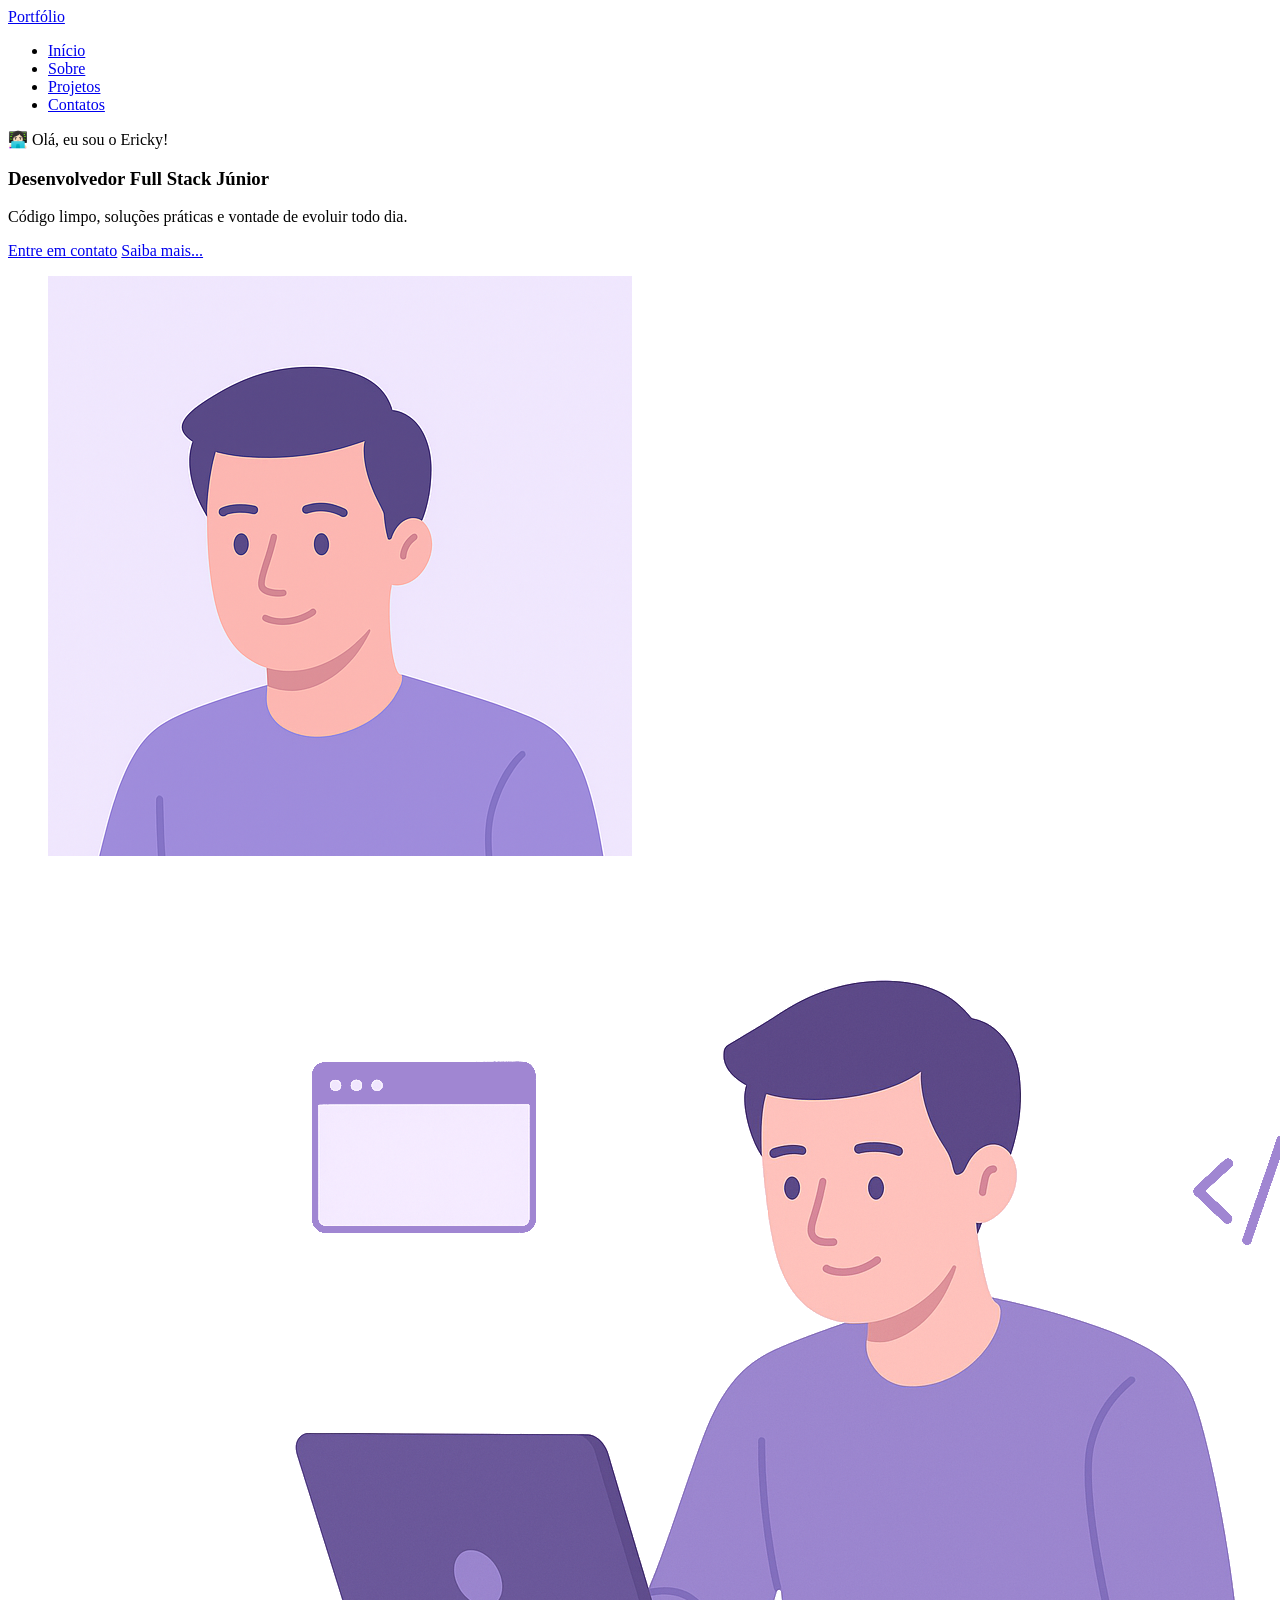
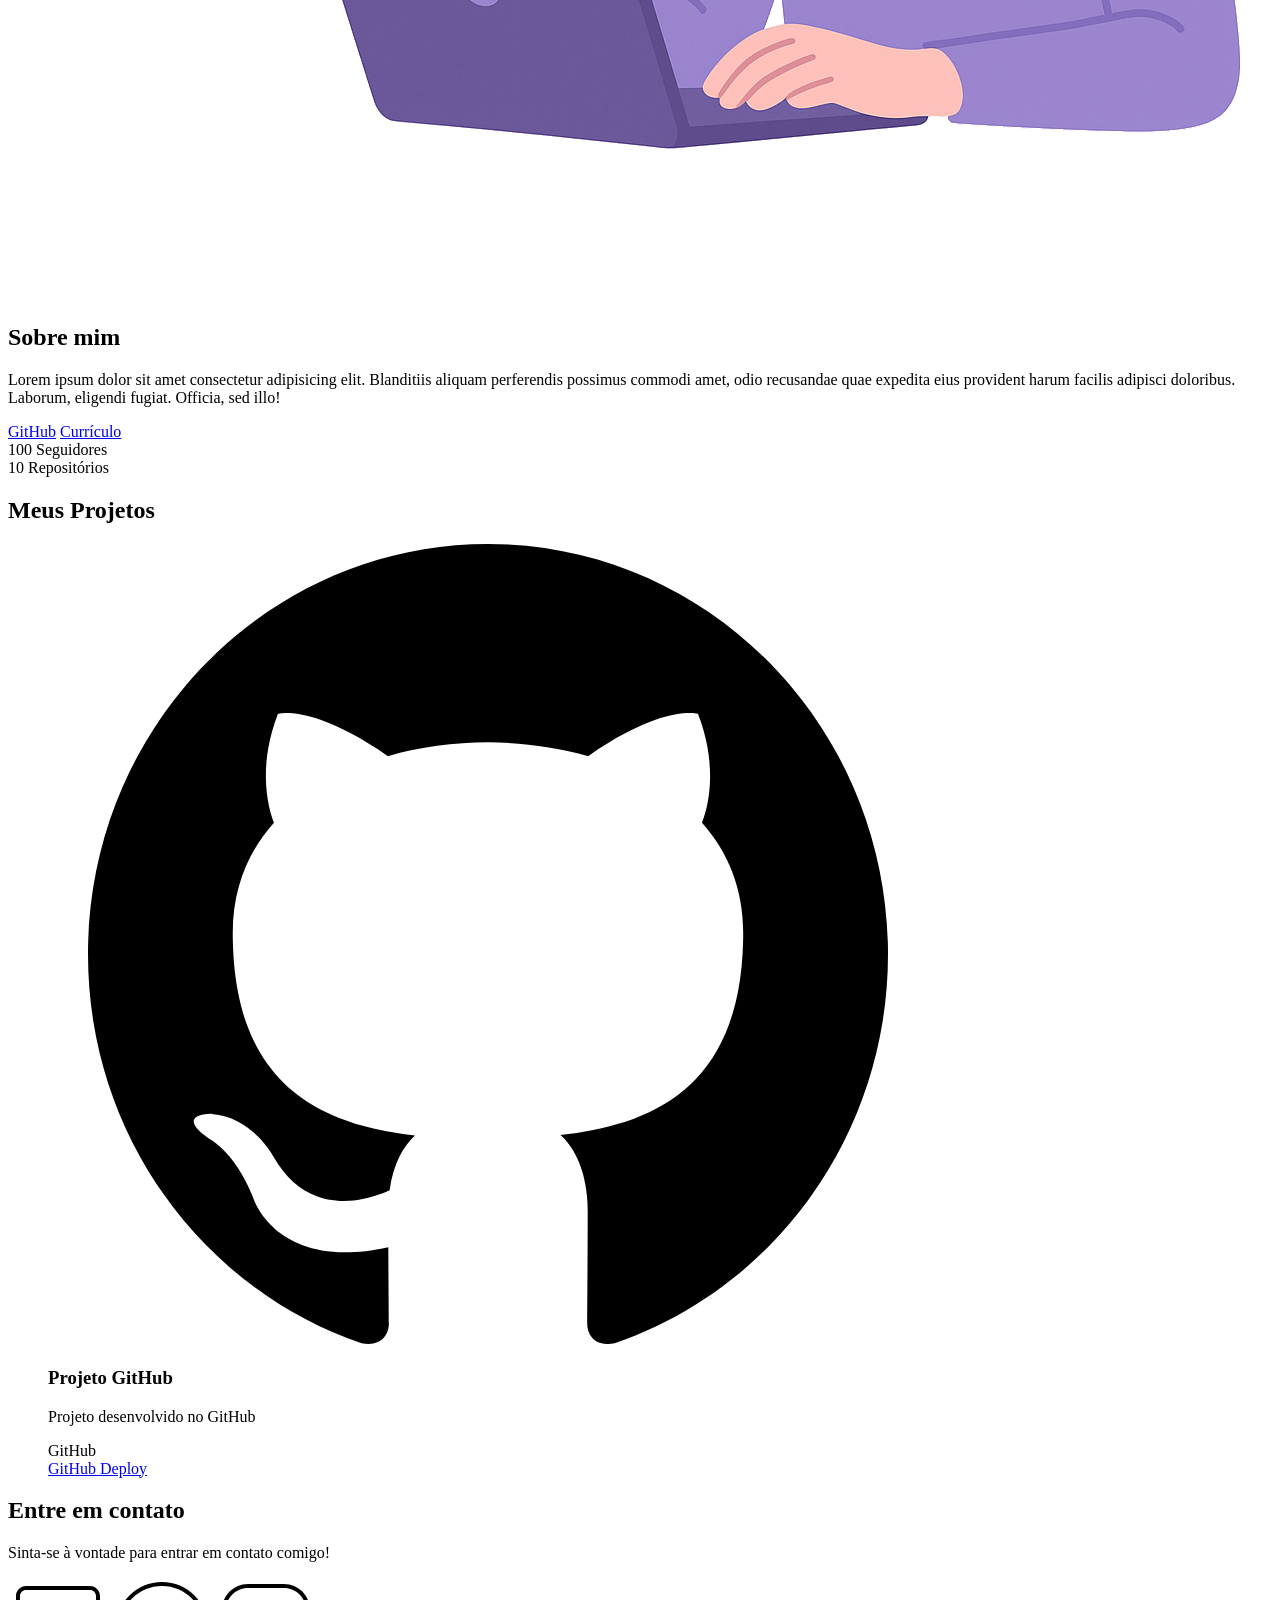
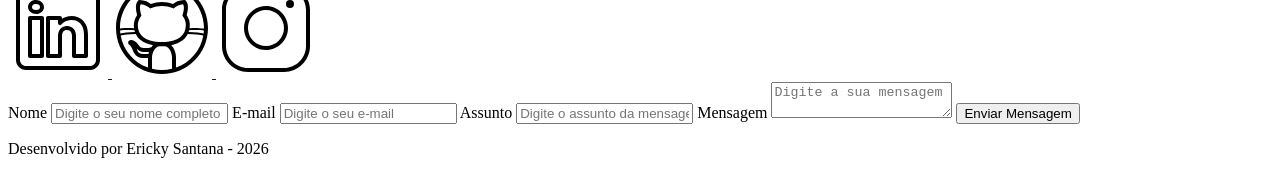
==== index.html @ 8ee90cac "✨ Add initial HTML structure for portfolio and success pages" ====
<!DOCTYPE html>
<html lang="pt-br">

<head>
    <meta charset="UTF-8">
    <meta name="viewport" content="width=device-width, initial-scale=1.0">
    <meta name="author" content="Ericky Santana">
    <meta name="description" content="Portfólio da Ericky Santana,
                    desenvolvedor Full Stack Júnior com foco em TypeScript, Node.js e AWS.
                    Conheça meus projetos e entre em contato.">
    <meta name="robots" content="index, follow">
    <link rel="icon" type="image/svg+xml" href="./assets/img/favicon.svg">
    <title>Portfólio do Ericky</title>
</head>

<body>

    <!-- Cabeçalho da página -->
    <header>

        <!-- Título do Cabeçalho -->
        <a href="index.html" id="titulo">Portfólio</a>

        <!-- Menu de Navegação -->
        <nav>
            <ul class="menu-list">
                <li><a href="#hero">Início</a></li>
                <li><a href="#about">Sobre</a></li>
                <li><a href="#projects">Projetos</a></li>
                <li><a href="#contact">Contatos</a></li>
            </ul>
        </nav>
    </header>

    <!-- Seção Principal da página -->
    <main>
        <!-- Seção Hero -->
        <section id="hero" class="section-container hero-container">

            <!-- Boas Vindas -->
            <article class="hero-content">
                <span>👩🏻‍💻 Olá, eu sou o Ericky!</span>
                <h1>Desenvolvedor Full Stack Júnior</h1>
                <p>Código limpo, soluções práticas e vontade de evoluir todo dia.</p>

                <div class="buttons-container">
                    <a href="#contact" class="botao">Entre em contato</a>
                    <a href="#about" class="botao-outline">Saiba mais...</a>
                </div>
            </article>

            <!-- Imagem da Seção Hero -->
            <figure class="hero-image">
                <img src="./assets/img/avatar_dev_man.svg" alt="Foto do autor do site" class="float-animation">
            </figure>
        </section>

        <!-- Seção About -->
        <section id="about" class="section-container about-container">

            <!-- Imagem da Seção About -->
            <figure class="about-image">
                <img src="./assets/img/foto_dev_man.svg" alt="Foto do perfil do autor do site">
            </figure>

            <!-- Conteúdo da Seção About -->
            <article class="about-content">
                <h2>Sobre mim</h2>
                <p>Lorem ipsum dolor sit amet consectetur adipisicing elit.
                    Blanditiis aliquam perferendis possimus commodi amet,
                    odio recusandae quae expedita eius provident harum facilis
                    adipisci doloribus. Laborum, eligendi fugiat.
                    Officia, sed illo!</p>

                <!-- Links (GitHub + Currículo) e Dados do GitHub -->
                <div class="about-buttons-data">
                    <!-- Links -->
                    <div class="buttons-container">
                        <a href="#" target="_blank" class="botao">GitHub</a>
                        <a href="#" target="_blank" class="botao-outline">Currículo</a>
                    </div>

                    <!-- Dados -->
                    <div class="data-container">
                        <!-- Seguidores -->
                        <div class="data-item">
                            <span class="data-number">100</span>
                            <span class="data-label">Seguidores</span>
                        </div>
                        <!-- Repositórios Públicos -->
                        <div class="data-item">
                            <span class="data-number">10</span>
                            <span class="data-label">Repositórios</span>
                        </div>
                    </div>

                </div>
            </article>
        </section>

        <!-- Seção Projects -->
        <section id="projects" class="section-container projects-container">
            <h2>Meus Projetos</h2>

            <!-- Swiper Container -->
            <div class="swiper projects-swiper">
                <div class="swiper-wrapper">
                    <figure class="swiper-slide">
                        <article class="project-card">

                            <!-- Ícone da Tecnologia padrão do projeto -->
                            <figure class="project-image">
                                <img src="./assets/icons/languages/github.svg" alt="Ícone do GitHub">
                            </figure>

                            <!-- Conteúdo do Projeto -->
                            <div class="project-content">
                                <h3>Projeto GitHub</h3>
                                <p>Projeto desenvolvido no GitHub</p>

                                <!-- Tags do Projeto -->
                                <div class="project-tags">
                                    <span class="tag">GitHub</span>
                                </div>

                                <!-- Links do Projeto -->

                                <div class="project-buttons">
                                    <a href="#" target="_blank" class="botao botao-sm">
                                        GitHub
                                    </a>
                                    <a href="#" target="_blank" class="botao-outline botao-sm">
                                        Deploy
                                    </a>
                                </div>

                            </div>

                        </article>
                    </figure>
                </div>
                <!-- Botões de Navegação -->
                <div class="swiper-button-next"></div>
                <div class="swiper-button-prev"></div>

                <!-- Paginação -->
                <div class="swiper-pagination"></div>

            </div>
        </section>

        <!-- Seção Contact -->
        <section id="contact" class="section-container contact-container">

            <!-- Redes Sociais -->
            <article class="contact-info">
                <h2>Entre em contato</h2>
                <p>Sinta-se à vontade para entrar em contato comigo!</p>

                <!-- Links para as Redes Sociais -->
                <div class="social-container">
                    <a href="https://www.linkedin.com/in/erickystn/" target="_blank" class="social-icon" aria-label="LinkedIn">
                        <img src="./assets/icons/social/linkedin.svg" alt="Link para o LinkedIn">
                    </a>

                    <a href="https://github.com/erickystn/" target="_blank" class="social-icon" aria-label="GitHub">
                        <img src="./assets/icons/social/github.svg" alt="Link para o GitHub">
                    </a>

                    <a href="https://www.instagram.com/erickysantana/" target="_blank" class="social-icon" aria-label="Instagram">
                        <img src="./assets/icons/social/instagram.svg" alt="Link para o Instagram">
                    </a>

                </div>
            </article>

            <!-- Formulário de Contato -->
            <form id="formulario">
                <label for="nome">Nome</label>
                <input id="nome" name="nome" type="text" placeholder="Digite o seu nome completo">
                <span id="erro-nome"></span>

                <label for="email">E-mail</label>
                <input id="email" name="email" type="email" placeholder="Digite o seu e-mail">
                <span id="erro-email"></span>

                <label for="assunto">Assunto</label>
                <input id="assunto" name="assunto" type="text" placeholder="Digite o assunto da mensagem">
                <span id="erro-assunto"></span>

                <label for="mensagem">Mensagem</label>
                <textarea id="mensagem" name="mensagem" placeholder="Digite a sua mensagem"></textarea>
                <span id="erro-mensagem"></span>

                <button class="botao" type="submit">Enviar Mensagem</button>

            </form>

        </section>


    </main>

    <!-- Rodapé da página -->
    <footer>
        <p>Desenvolvido por Ericky Santana - 2026</p>
    </footer>
</body>

</html>
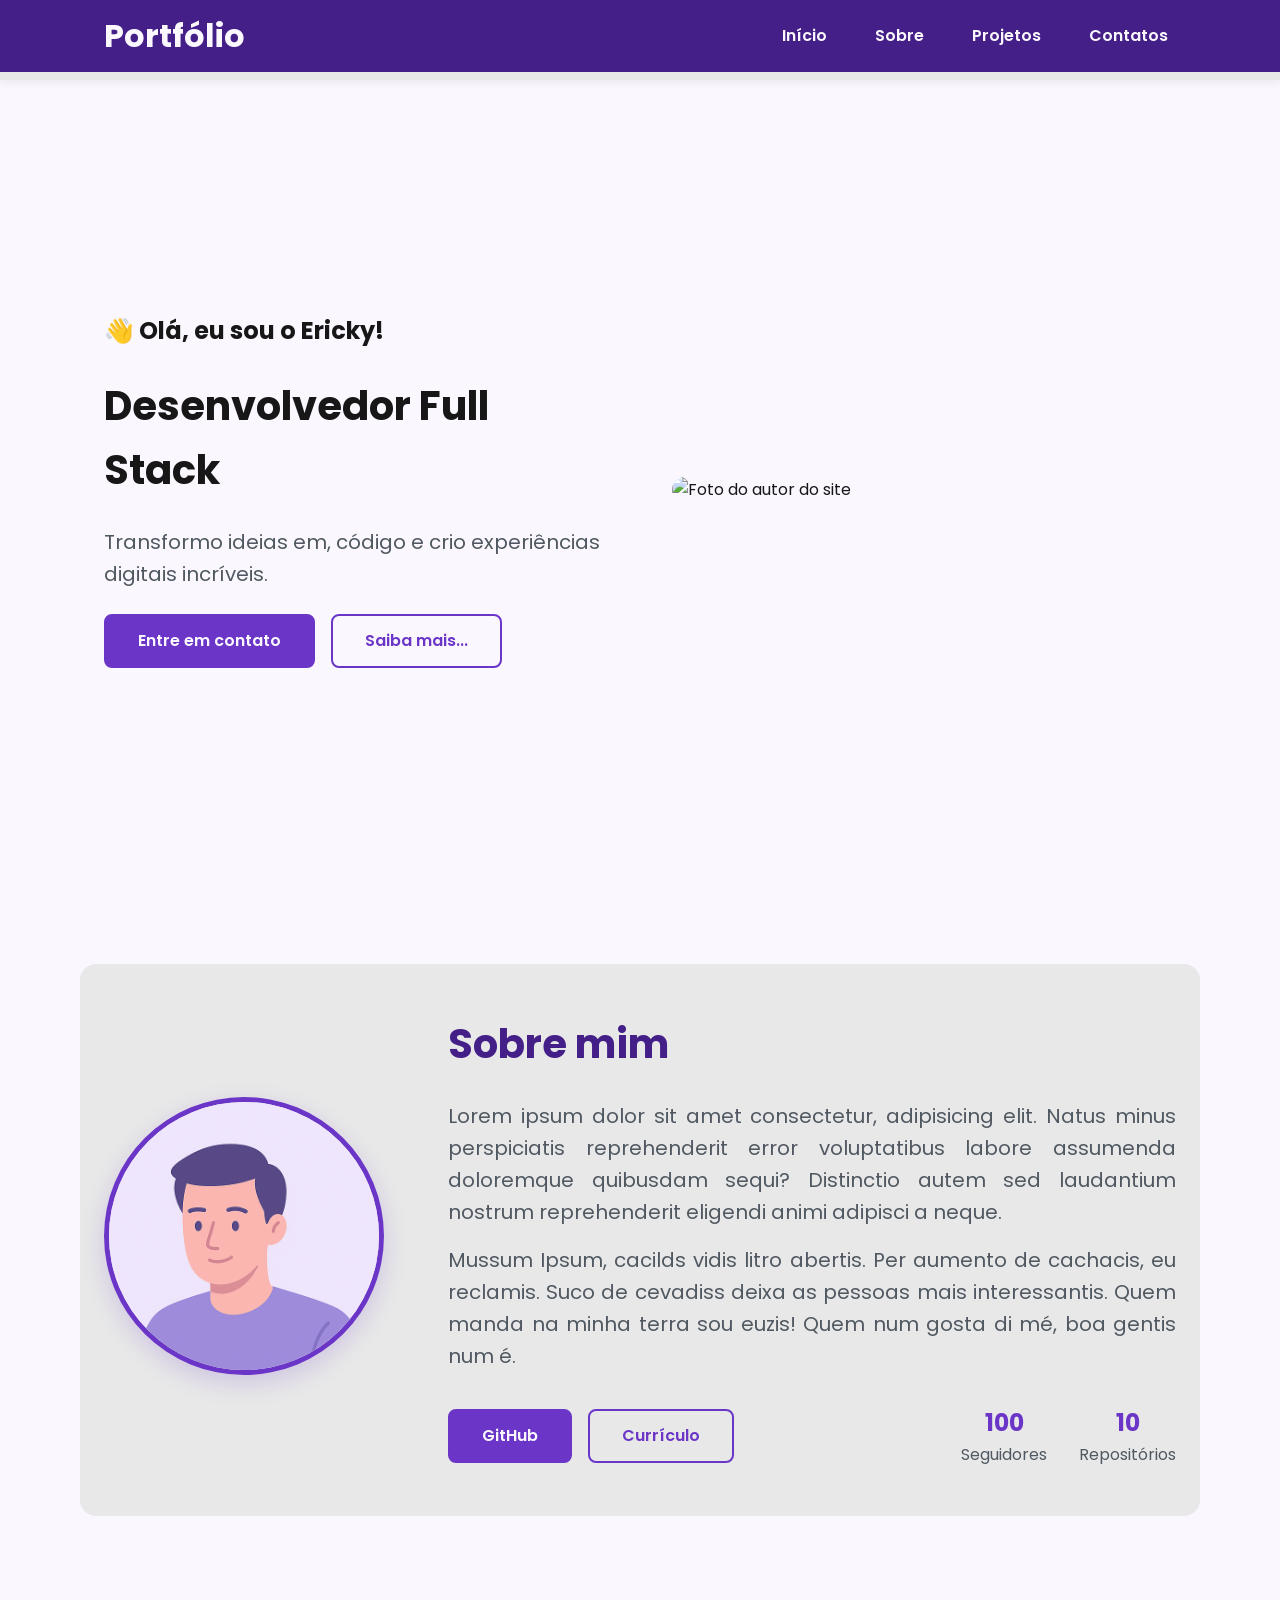
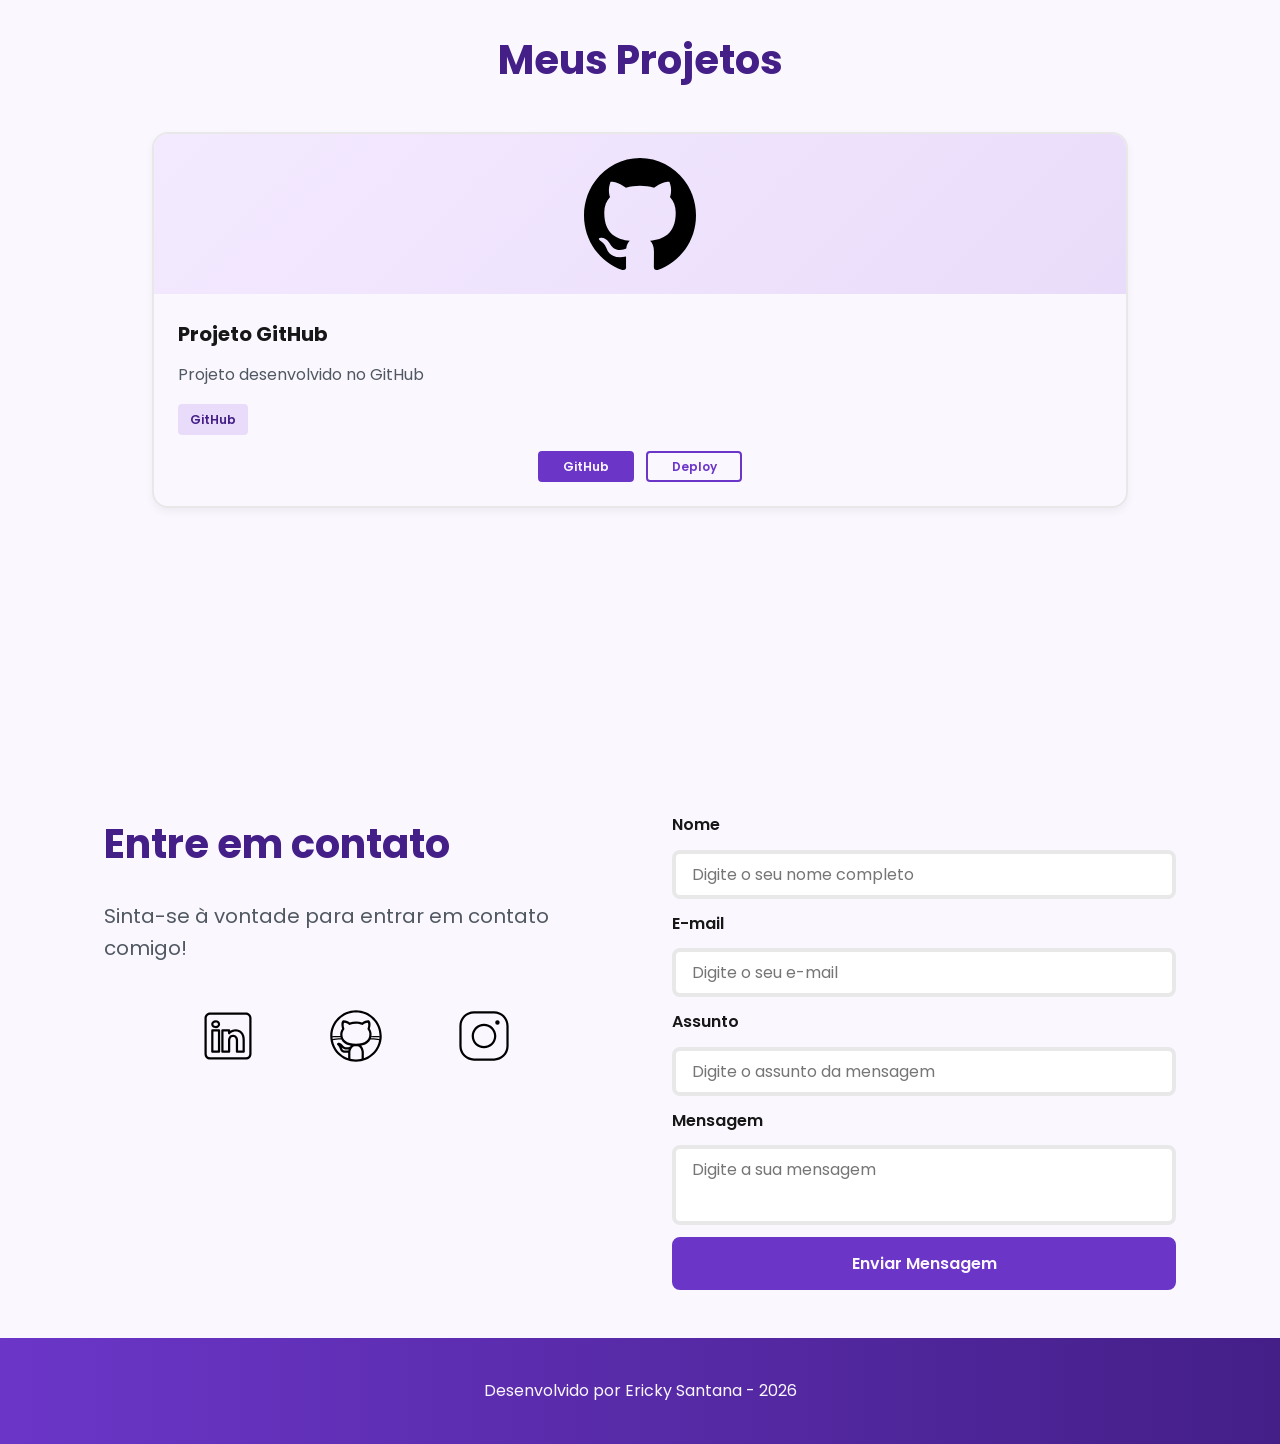
==== commit 2e99dc51: "Add new assets and update HTML structure for portfolio site - Added new images for documentation and" ====
--- a/index.html
+++ b/index.html
@@ -1,210 +1,260 @@
 <!DOCTYPE html>
 <html lang="pt-br">
-
 <head>
-    <meta charset="UTF-8">
-    <meta name="viewport" content="width=device-width, initial-scale=1.0">
-    <meta name="author" content="Ericky Santana">
+
+  <!-- Fontes do Google -->
+  <link rel="preconnect" href="https://fonts.googleapis.com">
+  <link rel="preconnect" href="https://fonts.gstatic.com" crossorigin>
+
+  <!-- Fonte do Google - Poppins -->
+  <link href="https://fonts.googleapis.com/css2?family=Poppins&display=swap" rel="stylesheet">
+
+  <meta charset="UTF-8">
+  <meta name="viewport" content="width=device-width, initial-scale=1.0">
+  <meta name="author" content="Ericky Santana">
     <meta name="description" content="Portfólio da Ericky Santana,
                     desenvolvedor Full Stack Júnior com foco em TypeScript, Node.js e AWS.
                     Conheça meus projetos e entre em contato.">
     <meta name="robots" content="index, follow">
-    <link rel="icon" type="image/svg+xml" href="./assets/img/favicon.svg">
-    <title>Portfólio do Ericky</title>
+  <link rel="icon" type="image/svg+xml" href="./assets/img/favicon.svg">
+
+  <!-- CSS principal da página -->
+  <link rel="stylesheet" href="./assets/css/style.css">
+
+     <title>Portfólio do Ericky</title>
 </head>
-
 <body>
 
-    <!-- Cabeçalho da página -->
-    <header>
-
-        <!-- Título do Cabeçalho -->
-        <a href="index.html" id="titulo">Portfólio</a>
-
-        <!-- Menu de Navegação -->
-        <nav>
-            <ul class="menu-list">
-                <li><a href="#hero">Início</a></li>
-                <li><a href="#about">Sobre</a></li>
-                <li><a href="#projects">Projetos</a></li>
-                <li><a href="#contact">Contatos</a></li>
-            </ul>
-        </nav>
-    </header>
-
-    <!-- Seção Principal da página -->
-    <main>
-        <!-- Seção Hero -->
-        <section id="hero" class="section-container hero-container">
-
-            <!-- Boas Vindas -->
-            <article class="hero-content">
-                <span>👩🏻‍💻 Olá, eu sou o Ericky!</span>
-                <h1>Desenvolvedor Full Stack Júnior</h1>
-                <p>Código limpo, soluções práticas e vontade de evoluir todo dia.</p>
-
-                <div class="buttons-container">
-                    <a href="#contact" class="botao">Entre em contato</a>
-                    <a href="#about" class="botao-outline">Saiba mais...</a>
+  <!-- Cabeçalho da página -->
+  <header>
+    
+    <div class="menu-content">
+    
+      <!-- Título do Cabeçalho -->
+      <a href="index.html" id="titulo">Portfólio</a>
+
+      <!-- Menu de Navegação -->
+      <nav>
+        <ul class="menu-list">
+          <li><a href="#hero">Início</a></li>
+          <li><a href="#about">Sobre</a></li>
+          <li><a href="#projects">Projetos</a></li>
+          <li><a href="#contact">Contatos</a></li>
+        </ul>
+      </nav>
+
+    </div>
+
+  </header>
+
+  <!-- Seção Principal da página -->
+  <main>
+
+    <!-- Seção Hero -->
+    <section id="hero" class="section-container hero-container">
+      
+      <!-- Boas Vindas -->
+      <article class="hero-content">
+        <span>👋 Olá, eu sou o Ericky!</span>
+        <h1>Desenvolvedor Full Stack</h1>
+        <p>Transformo ideias em, 
+           código e crio experiências digitais incríveis.</p>
+
+        <div class="buttons-container">
+          <a href="#contact" class="botao">Entre em contato</a>
+          <a href="#about" class="botao-outline">Saiba mais...</a>
+        </div>
+      </article>
+
+      <!-- Imagem da Seção Hero -->
+      <figure class="hero-image">
+        <img src="./assets/img/eu.png"
+             alt="Foto do autor do site"
+             class="float-animation"
+        >
+      </figure>
+    </section>
+    
+    <!-- Seção About -->
+    <section id="about" class="section-container about-container">
+
+      <!-- Imagem da Seção About -->
+      <figure class="about-image">
+        <img src="./assets/img/avatar_dev_man.svg"
+             alt="Foto do perfil do autor"
+        >
+      </figure>
+
+      <!-- Conteúdo da Seção About -->
+      <article class="about-content">
+
+        <h2>Sobre mim</h2>
+        <p>Lorem ipsum dolor sit amet consectetur, 
+          adipisicing elit. Natus minus perspiciatis 
+          reprehenderit error voluptatibus labore 
+          assumenda doloremque quibusdam sequi? 
+          Distinctio autem sed laudantium nostrum 
+          reprehenderit eligendi animi adipisci 
+          a neque.</p>
+        <p>Mussum Ipsum, cacilds vidis litro abertis. 
+          Per aumento de cachacis, eu reclamis. 
+          Suco de cevadiss deixa as pessoas mais interessantis. 
+          Quem manda na minha terra sou euzis! 
+          Quem num gosta di mé, boa gentis num é.</p>
+
+        <!-- Links (GitHub + Curriculo) e Dados do GitHub -->
+        <div class="about-buttons-data">
+
+          <!-- Links -->
+          <div class="buttons-container">
+            <a href="#" target="_blank" class="botao">GitHub</a>
+            <a href="#" target="_blank" class="botao-outline">Currículo</a>
+          </div>
+
+          <!-- Dados - GitHub -->
+          <div class="data-container">
+
+            <!-- Nº de Seguidores -->
+            <div class="data-item">
+              <span class="data-number">100</span>
+              <span class="data-label">Seguidores</span>
+            </div>
+
+            <!-- Nº de Repositórios Públicos -->
+            <div class="data-item">
+              <span class="data-number">10</span>
+              <span class="data-label">Repositórios</span>
+            </div>
+
+          </div>
+
+        </div>
+      </article>
+      
+    </section>
+    
+    <!-- Seção Projects -->
+    <section id="projects" class="section-container projects-container">
+
+      <h2>Meus Projetos</h2>
+
+      <!-- Swiper Container -->
+      <div class="swiper projects-swiper">
+        <div class="swiper-wrapper">
+
+          <div class="swiper-slide">
+
+            <article class="project-card">
+
+              <!-- Ícone da Tecnologia padrão do projeto -->
+              <figure class="project-image">
+                <img src="./assets/icons/languages/github.svg"
+                     alt="Ícone do GitHub"
+                >
+              </figure>
+
+              <!-- Conteúdo do Projeto -->
+              <div class="project-content">
+
+                <h3>Projeto GitHub</h3>
+                <p>Projeto desenvolvido no GitHub</p>
+
+                <!-- Tags do Projeto -->
+                <div class="project-tags">
+                  <span class="tag">GitHub</span>
                 </div>
+
+                <!-- Links do Projeto -->
+                <div class="project-buttons">
+                  <a href="#" target="_blank" class="botao botao-sm">
+                    GitHub
+                  </a>
+                  <a href="#" target="_blank" class="botao-outline botao-sm">
+                    Deploy
+                  </a>
+                </div>
+
+              </div>
+
             </article>
 
-            <!-- Imagem da Seção Hero -->
-            <figure class="hero-image">
-                <img src="./assets/img/avatar_dev_man.svg" alt="Foto do autor do site" class="float-animation">
-            </figure>
-        </section>
-
-        <!-- Seção About -->
-        <section id="about" class="section-container about-container">
-
-            <!-- Imagem da Seção About -->
-            <figure class="about-image">
-                <img src="./assets/img/foto_dev_man.svg" alt="Foto do perfil do autor do site">
-            </figure>
-
-            <!-- Conteúdo da Seção About -->
-            <article class="about-content">
-                <h2>Sobre mim</h2>
-                <p>Lorem ipsum dolor sit amet consectetur adipisicing elit.
-                    Blanditiis aliquam perferendis possimus commodi amet,
-                    odio recusandae quae expedita eius provident harum facilis
-                    adipisci doloribus. Laborum, eligendi fugiat.
-                    Officia, sed illo!</p>
-
-                <!-- Links (GitHub + Currículo) e Dados do GitHub -->
-                <div class="about-buttons-data">
-                    <!-- Links -->
-                    <div class="buttons-container">
-                        <a href="#" target="_blank" class="botao">GitHub</a>
-                        <a href="#" target="_blank" class="botao-outline">Currículo</a>
-                    </div>
-
-                    <!-- Dados -->
-                    <div class="data-container">
-                        <!-- Seguidores -->
-                        <div class="data-item">
-                            <span class="data-number">100</span>
-                            <span class="data-label">Seguidores</span>
-                        </div>
-                        <!-- Repositórios Públicos -->
-                        <div class="data-item">
-                            <span class="data-number">10</span>
-                            <span class="data-label">Repositórios</span>
-                        </div>
-                    </div>
-
-                </div>
-            </article>
-        </section>
-
-        <!-- Seção Projects -->
-        <section id="projects" class="section-container projects-container">
-            <h2>Meus Projetos</h2>
-
-            <!-- Swiper Container -->
-            <div class="swiper projects-swiper">
-                <div class="swiper-wrapper">
-                    <figure class="swiper-slide">
-                        <article class="project-card">
-
-                            <!-- Ícone da Tecnologia padrão do projeto -->
-                            <figure class="project-image">
-                                <img src="./assets/icons/languages/github.svg" alt="Ícone do GitHub">
-                            </figure>
-
-                            <!-- Conteúdo do Projeto -->
-                            <div class="project-content">
-                                <h3>Projeto GitHub</h3>
-                                <p>Projeto desenvolvido no GitHub</p>
-
-                                <!-- Tags do Projeto -->
-                                <div class="project-tags">
-                                    <span class="tag">GitHub</span>
-                                </div>
-
-                                <!-- Links do Projeto -->
-
-                                <div class="project-buttons">
-                                    <a href="#" target="_blank" class="botao botao-sm">
-                                        GitHub
-                                    </a>
-                                    <a href="#" target="_blank" class="botao-outline botao-sm">
-                                        Deploy
-                                    </a>
-                                </div>
-
-                            </div>
-
-                        </article>
-                    </figure>
-                </div>
-                <!-- Botões de Navegação -->
-                <div class="swiper-button-next"></div>
-                <div class="swiper-button-prev"></div>
-
-                <!-- Paginação -->
-                <div class="swiper-pagination"></div>
-
-            </div>
-        </section>
-
-        <!-- Seção Contact -->
-        <section id="contact" class="section-container contact-container">
-
-            <!-- Redes Sociais -->
-            <article class="contact-info">
-                <h2>Entre em contato</h2>
-                <p>Sinta-se à vontade para entrar em contato comigo!</p>
-
-                <!-- Links para as Redes Sociais -->
-                <div class="social-container">
-                    <a href="https://www.linkedin.com/in/erickystn/" target="_blank" class="social-icon" aria-label="LinkedIn">
-                        <img src="./assets/icons/social/linkedin.svg" alt="Link para o LinkedIn">
-                    </a>
-
-                    <a href="https://github.com/erickystn/" target="_blank" class="social-icon" aria-label="GitHub">
-                        <img src="./assets/icons/social/github.svg" alt="Link para o GitHub">
-                    </a>
-
-                    <a href="https://www.instagram.com/erickysantana/" target="_blank" class="social-icon" aria-label="Instagram">
-                        <img src="./assets/icons/social/instagram.svg" alt="Link para o Instagram">
-                    </a>
-
-                </div>
-            </article>
-
-            <!-- Formulário de Contato -->
-            <form id="formulario">
-                <label for="nome">Nome</label>
-                <input id="nome" name="nome" type="text" placeholder="Digite o seu nome completo">
-                <span id="erro-nome"></span>
-
-                <label for="email">E-mail</label>
-                <input id="email" name="email" type="email" placeholder="Digite o seu e-mail">
-                <span id="erro-email"></span>
-
-                <label for="assunto">Assunto</label>
-                <input id="assunto" name="assunto" type="text" placeholder="Digite o assunto da mensagem">
-                <span id="erro-assunto"></span>
-
-                <label for="mensagem">Mensagem</label>
-                <textarea id="mensagem" name="mensagem" placeholder="Digite a sua mensagem"></textarea>
-                <span id="erro-mensagem"></span>
-
-                <button class="botao" type="submit">Enviar Mensagem</button>
-
-            </form>
-
-        </section>
-
-
-    </main>
-
-    <!-- Rodapé da página -->
-    <footer>
-        <p>Desenvolvido por Ericky Santana - 2026</p>
-    </footer>
+          </div>
+
+        </div>
+
+        <!-- Botões de Navegação -->
+        <div class="swiper-button-next"></div>
+        <div class="swiper-button-prev"></div>
+
+        <!-- Paginação -->
+        <div class="swiper-pagination"></div>
+
+      </div>
+
+    </section>
+    
+    <!-- Seção Contact -->
+    <section id="contact" class="section-container contact-container">
+
+      <!-- Redes Sociais -->
+      <article class="contact-info">
+
+        <h2>Entre em contato</h2>
+        <p>Sinta-se à vontade para entrar em contato comigo!</p>
+
+        <!-- Links para as Redes Sociais -->
+        <div class="social-container">
+          <a href="https://www.linkedin.com/in/erickystn/" target="_blank" class="social-icon" aria-label="Linkedin">
+            <img src="./assets/icons/social/linkedin.svg"
+                 alt="Link para o LinkedIn"
+            >
+          </a>
+
+           <a href="https://github.com/erickystn/" target="_blank" class="social-icon" aria-label="GitHub">
+            <img src="./assets/icons/social/github.svg"
+                 alt="Link para o GitHub"
+            >
+          </a>
+
+           <a href="https://www.instagram.com/erickysantana/" target="_blank" class="social-icon" aria-label="Instagram">
+            <img src="./assets/icons/social/instagram.svg"
+                 alt="Link para o Instagram"
+            >
+          </a>
+        </div>
+
+      </article>
+
+      <!-- Formulário de Contato -->
+      <form id="formulario">
+
+        <label for="nome">Nome</label>
+        <input id="nome" name="nome" type="text" placeholder="Digite o seu nome completo">
+        <span id="erro-nome"></span>
+
+        <label for="email">E-mail</label>
+        <input id="email" name="email" type="text" placeholder="Digite o seu e-mail">
+        <span id="erro-email"></span>
+
+        <label for="assunto">Assunto</label>
+        <input id="assunto" name="assunto" type="text" placeholder="Digite o assunto da mensagem">
+        <span id="erro-assunto"></span>
+
+        <label for="mensagem">Mensagem</label>
+        <textarea id="mensagem" name="mensagem" placeholder="Digite a sua mensagem"></textarea>
+        <span id="erro-mensagem"></span>
+
+        <button class="botao" type="submit">Enviar Mensagem</button>
+
+      </form>
+
+    </section>
+
+  </main>
+
+  <!-- Rodapé da página -->
+  <footer>
+   <p>Desenvolvido por Ericky Santana - 2026</p>
+  </footer>
 </body>
-
 </html>
--- a/assets/css/style.css
+++ b/assets/css/style.css
@@ -0,0 +1,631 @@
+/* Reset do Navegador */
+* {
+  margin: 0;
+  padding: 0;
+  box-sizing: border-box;
+  font-family: 'Poppins', sans-serif;
+  font-weight: 400;
+  text-decoration: none;
+  outline: none;
+}    
+
+/* Variáveis */
+:root {
+    /* Paleta de Cores - Purple */
+    --purple-50: #f4eaff;
+    --purple-100: #e9dcfa;
+    --purple-200: #cdb3f0;
+    --purple-300: #b186e5;
+    --purple-400: #9460db;
+    --purple-500: #6b36c8;
+    --purple-600: #5b2ca0;
+    --purple-700: #4c2177;
+    --purple-800: #441f88;
+    --purple-900: #2a0e4d;
+    --purple-950: #1a0730;
+
+    /* Cores Neutras */
+    --gray-200: #e8e8e8;
+    --gray-400: #505861;
+    --black: #171717;
+    --white: #FAF7FF;
+
+    /* Cores de Estado */
+    --error: #e63946;
+
+    /* Sombras */
+    --shadow-sm: 0 0.25rem 0.5rem rgba(0, 0, 0, 0.05);
+    --shadow-md: 0 0.25rem 0.75rem rgba(107, 54, 200, 0.3);
+    --shadow-lg: 0 0.5rem 1.5rem rgba(107, 54, 200, 0.2);
+
+    /* Espaçamentos */
+    --spacing-xs: 0.5rem;
+    --spacing-sm: 1rem;
+    --spacing-md: 1.5rem;
+    --spacing-lg: 2rem;
+    --spacing-xl: 3rem;
+    --spacing-2xl: 4rem;
+
+    /* Tamanhos de Fonte */
+    --text-sm: 0.75rem;
+    --text-base: 1rem;
+    --text-lg: 1.25rem;
+    --text-xl: 1.5rem;
+    --text-2xl: 2rem;
+    --text-3xl: 2.5rem;
+
+    /* Border Radius */
+    --radius-sm: 0.25rem;
+    --radius-md: 0.5rem;
+    --radius-lg: 1rem;
+    --radius-xl: 2rem;
+    --radius-full: 50%;
+
+    /* Animação Padrão */
+    --transition-default: all 0.3s ease;
+}
+
+/* Configurações Básicas */
+
+html {
+  scroll-behavior: smooth;
+}
+
+body {
+  display: flex;
+  flex-direction: column;
+  min-height: 100vh;
+  background-color: var(--white);
+  line-height: 1.6;
+  color: var(--black);
+}
+
+main {
+  flex: 1;
+}
+
+/* Seções - Base Comum */
+
+.section-container {
+  max-width: 70rem;
+  margin: 0 auto;
+  padding: var(--spacing-xl) var(--spacing-md);
+  scroll-margin-top: 6rem;
+}
+
+/* Botões */
+
+.buttons-container {
+  display: flex;
+  gap: var(--spacing-sm);
+}
+
+.botao,
+.botao-outline {
+  display: inline-block;
+  padding: 0.75rem 2rem;
+  border: 0.15rem solid transparent;
+  border-radius: var(--radius-md);
+  font-size: var(--text-base);
+  font-weight: 600;
+  text-align: center;
+  cursor: pointer;
+  transition: var(--transition-default);
+}
+
+.botao {
+  border-color: var(--purple-500);
+  background-color: var(--purple-500);
+  color: var(--white);
+}
+
+.botao:hover {
+  border-color: var(--purple-800);
+  background-color: var(--purple-800);
+  box-shadow: var(--shadow-md);
+  transform: translateY(-0.25rem);
+}
+
+.botao-outline {
+  border-color: var(--purple-500);
+  background-color: transparent;
+  color: var(--purple-500);
+}
+
+.botao-outline:hover {
+  border-color: var(--purple-500);
+  background-color: var(--purple-500);
+  color: var(--white);
+  transform: translateY(-0.25rem);
+}
+
+/* Botões pequenos - Card Projetos */
+
+.botao.botao-sm,
+.botao-outline.botao-sm {
+  min-width: 6rem;
+  padding: 0.25rem var(--spacing-sm);
+  border-width: 0.125rem;
+  border-radius: 0.25rem;
+  font-size: var(--text-sm);
+}
+
+/* Seção Header - Cabeçalho e Menu */
+
+header {
+  position: sticky;
+  top: 0;
+  z-index: 1000;
+  width: 100%;
+  height: 5rem;
+  border-bottom: var(--spacing-xs) solid var(--gray-200);
+  box-shadow: var(--shadow-sm);
+  background-color: var(--purple-800);
+}
+
+header a {
+  font-weight: 600;
+  color: var(--white);
+  transition: color 0.3s ease;
+}
+
+header a:hover {
+  color: var(--purple-100);
+}
+
+#titulo {
+  font-size: var(--text-2xl);
+  font-weight: 700;
+}
+
+.menu-content {
+  display: flex;
+  justify-content: space-between;
+  align-items: center;
+  max-width: 70rem;
+  height: 100%;
+  margin: 0 auto;
+  padding: 0 var(--spacing-md);
+}
+
+.menu-list {
+  display: flex;
+  gap: var(--spacing-lg);
+  list-style: none;
+}
+
+.menu-list a {
+  padding: var(--spacing-xs);
+}
+
+/* Seção Hero */
+
+.hero-container {
+  display: flex;
+  align-items: center;
+  gap: var(--spacing-2xl);
+  min-height: calc(100vh - 5rem);
+}
+
+.hero-content {
+  display: flex;
+  flex: 1;
+  flex-direction: column;
+  gap: var(--spacing-md);
+
+}
+
+.hero-content span {
+  font-size: var(--text-xl);
+  font-weight: 700;
+}
+
+.hero-content h1 {
+  font-size: var(--text-3xl);
+  font-weight: 700;
+}
+
+.hero-content p,
+.about-content p,
+.contact-info p {
+  font-size: var(--text-lg);
+  color: var(--gray-400);
+}
+
+.hero-image {
+  display: flex;
+  flex: 1;
+  justify-content: center;
+}
+
+.hero-image img {
+  width: 100%;
+  max-width: 100%;
+  border-radius: var(--radius-xl);
+}
+
+/* Animação Flutuante */
+@keyframes float {
+  
+  0%,
+  100% {
+    transform: translateY(0);
+  }
+
+  50% {
+    transform: translateY(-1.25rem);
+  }
+
+}
+
+/* Usa animação */
+.float-animation {
+  animation: float 3s ease-in-out infinite;
+}
+
+/* About */
+
+.about-container {
+    display: flex;
+    align-items: center;
+    gap: var(--spacing-2xl);
+    margin: var(--spacing-2xl) auto;
+    border-radius: var(--radius-lg);
+    background-color: var(--gray-200);
+}
+
+.about-image {
+    flex: 0 0 17.5rem;
+}
+
+.about-image img {
+    width: 100%;
+    border: 0.35rem solid var(--purple-500);
+    border-radius: var(--radius-full);
+    box-shadow: var(--shadow-lg);
+}
+
+.about-content h2,
+.projects-container h2,
+.contact-info h2 {
+    margin-bottom: var(--spacing-md);
+    font-size: var(--text-3xl);
+    font-weight: 700;
+    color: var(--purple-800);
+}
+
+.about-content p {
+    margin-bottom: var(--spacing-sm);
+    text-align: justify;
+}
+
+.about-buttons-data {
+    display: flex;
+    justify-content: space-between;
+    align-items: center;
+    gap: var(--spacing-lg);
+    margin-top: var(--spacing-lg);
+}
+
+.about-buttons-data .botao {
+    margin-right: auto;
+}
+
+.data-container {
+    display: flex;
+    gap: var(--spacing-lg);
+    margin-top: 0;
+}
+
+.data-item {
+    display: flex;
+    flex-direction: column;
+    align-items: center;
+}
+
+.data-number {
+    font-size: var(--text-xl);
+    font-weight: 700;
+    text-align: center;
+    color: var(--purple-500);
+}
+
+.data-label {
+    font-size: var(--text-base);
+    text-align: center;
+    color: var(--gray-400);
+}
+
+/* Projects */
+
+.projects-container {
+  scroll-margin-top: 3rem;
+  margin: var(--spacing-2xl) auto; 
+  text-align: center;
+}
+
+.projects-swiper {
+  position: relative;
+  width: 100%;
+  padding: var(--spacing-sm) var(--spacing-xl) var(--spacing-xl);
+  overflow: hidden;
+}
+
+/* Card Projetos */
+
+.project-card {
+  display: flex;
+  flex-direction: column;
+  width: 100%;
+  height: 100%;
+  border: 0.15rem solid var(--gray-200);
+  border-radius: var(--radius-lg);
+  background-color: var(--white);
+  box-shadow: var(--shadow-sm);
+  overflow: hidden;
+  transition: var(--transition-default);
+}
+
+.project-card:hover {
+  box-shadow: var(--shadow-lg);
+}
+
+.project-image {
+  display: flex;
+  justify-content: center;
+  align-items: center;
+  width: 100%;
+  height: 10rem;
+  background: linear-gradient(135deg, var(--purple-50) 0%, var(--purple-100) 100%);
+}
+
+.project-image img {
+  width: 75%;
+  height: 75%;
+  max-width: 7rem;
+  max-height: 7rem;
+  object-fit: contain;
+  transition: transform 0.3s ease;
+}
+
+.project-content {
+  display: flex;
+  flex: 1;
+  flex-direction: column;
+  padding: var(--spacing-md);
+  text-align: left;
+}
+
+.project-content h3 {
+  margin-bottom: 0.75rem;
+  font-size: var(--text-lg);
+  font-weight: 700;
+}
+
+.project-content p {
+  flex: 1;
+  margin-bottom: var(--spacing-sm);
+  font-size: var(--text-base);
+  color: var(--gray-400)
+}
+
+.project-tags {
+  display: flex;
+  flex-wrap: wrap;
+  gap: var(--spacing-xs)
+}
+
+.tag {
+  padding: 0.375rem 0.75rem;
+  border-radius: var(--radius-sm);
+  background-color: var(--purple-100);
+  font-size: var(--text-sm);
+  font-weight: 600;
+  color: var(--purple-800);
+}
+
+.project-buttons {
+  display: flex;
+  justify-content: center;
+  align-items: center;
+  gap: 0.75rem;
+  margin-top: var(--spacing-sm);
+}
+
+/* Configuração do Swiper */
+
+.swiper-wrapper {
+    align-items: stretch;
+}
+
+.swiper-slide {
+    display: flex;
+    height: auto;
+}
+
+/* Botões do Swiper (navegação) */
+.swiper-button-next,
+.swiper-button-prev {
+    width: 3rem;
+    height: 3rem;
+}
+
+.swiper-button-next:after,
+.swiper-button-prev:after {
+    font-size: var(--text-lg);
+    color: var(--purple-500);
+}
+
+.swiper-button-next:hover:after,
+.swiper-button-prev:hover:after {
+    color: var(--purple-800);
+}
+
+/* Indicadores de paginação */
+.swiper-pagination-bullet {
+    width: 0.75rem;
+    height: 0.75rem;
+    background-color: var(--gray-200);
+    opacity: 1;
+}
+
+.swiper-pagination-bullet-active {
+    width: var(--spacing-lg);
+    border-radius: var(--radius-sm);
+    background-color: var(--purple-500);
+}
+
+/* Seção de Contato */
+
+.contact-container {
+  display: grid;
+  grid-template-columns: 1fr 1fr;
+  gap: var(--spacing-2xl);
+}
+
+/* Redes Sociais */
+
+.contact-info h2{
+  margin-bottom: var(--spacing-md);
+}
+
+.contact-info p{
+  margin-bottom: var(--spacing-lg);
+}
+
+.social-container {
+  display: flex;
+  justify-content: center;
+  gap: var(--spacing-xl);
+}
+
+.social-icon {
+  width: 5rem;
+  height: 5rem;
+  padding: 0.75rem;
+  border-radius: var(--radius-md);
+  transition: var(--transition-default);
+}
+
+.social-icon img{
+  width: 100%;
+  filter: brightness(0) saturate(100%);
+  transition: filter 0.3s ease;
+}
+
+.social-icon img:hover {
+  filter: brightness(0) 
+          saturate(100%) 
+          invert(42%) 
+          sepia(93%) 
+          saturate(1352%) 
+          hue-rotate(243deg) 
+          brightness(79%) 
+          contrast(91%);
+}
+
+/* Formulário de Contato */
+
+form {
+  display: flex;
+  flex-direction: column;
+  gap: 0.75rem;
+}
+
+form label {
+  font-size: var(--text-base);
+  font-weight: 600;
+}
+
+form input,
+form textarea {
+  width: 100%;
+  padding: 0.5rem var(--spacing-sm);
+  border: 0.25rem solid var(--gray-200);
+  border-radius: var(--radius-md);
+  font-family: inherit;
+  font-size: var(--text-base);
+  transition: border-color 0.3s ease;
+}
+
+form input:focus,
+form textarea:focus {
+  border-color: var(--purple-500);
+  outline: none
+}
+
+form textarea {
+  min-height: 5rem;
+  resize: none;
+}
+
+form span {
+  margin-top: -0.75rem;
+  font-size: var(--text-sm);
+  color: var(--error);
+}
+
+/* Footer */
+
+footer {
+    padding: 2.5rem;
+    background: linear-gradient(to right, var(--purple-500), var(--purple-800));
+    font-weight: 600;
+    text-align: center;
+    color: var(--white);
+}
+
+/* Página Success */
+
+.success-container {
+    display: flex;
+    flex-direction: column;
+    justify-content: center;
+    align-items: center;
+    width: 100%;
+    min-height: calc(100vh - 12.5rem);
+    padding: var(--spacing-xl) var(--spacing-md);
+}
+
+.success-content {
+    display: flex;
+    flex-direction: column;
+    align-items: center;
+    gap: var(--spacing-md);
+    max-width: 37.5rem;
+    text-align: center;
+}
+
+.success-content h1 {
+    font-size: var(--text-3xl);
+    font-weight: 700;
+    color: var(--purple-800);
+}
+
+.success-content h2 {
+    font-size: var(--text-lg);
+    color: var(--gray-400);
+}
+
+.success-icon {
+    display: flex;
+    align-items: center;
+    justify-content: center;
+    width: 7.5rem;
+    height: 7.5rem;
+    border-radius: var(--radius-full);
+    background-color: var(--purple-100);
+}
+
+.success-icon img {
+    width: 6rem;
+    height: 6rem;
+    filter: brightness(0) 
+            saturate(100%) 
+            invert(11%) 
+            sepia(69%) 
+            saturate(3759%) 
+            hue-rotate(256deg) 
+            brightness(101%) 
+            contrast(96%);
+}
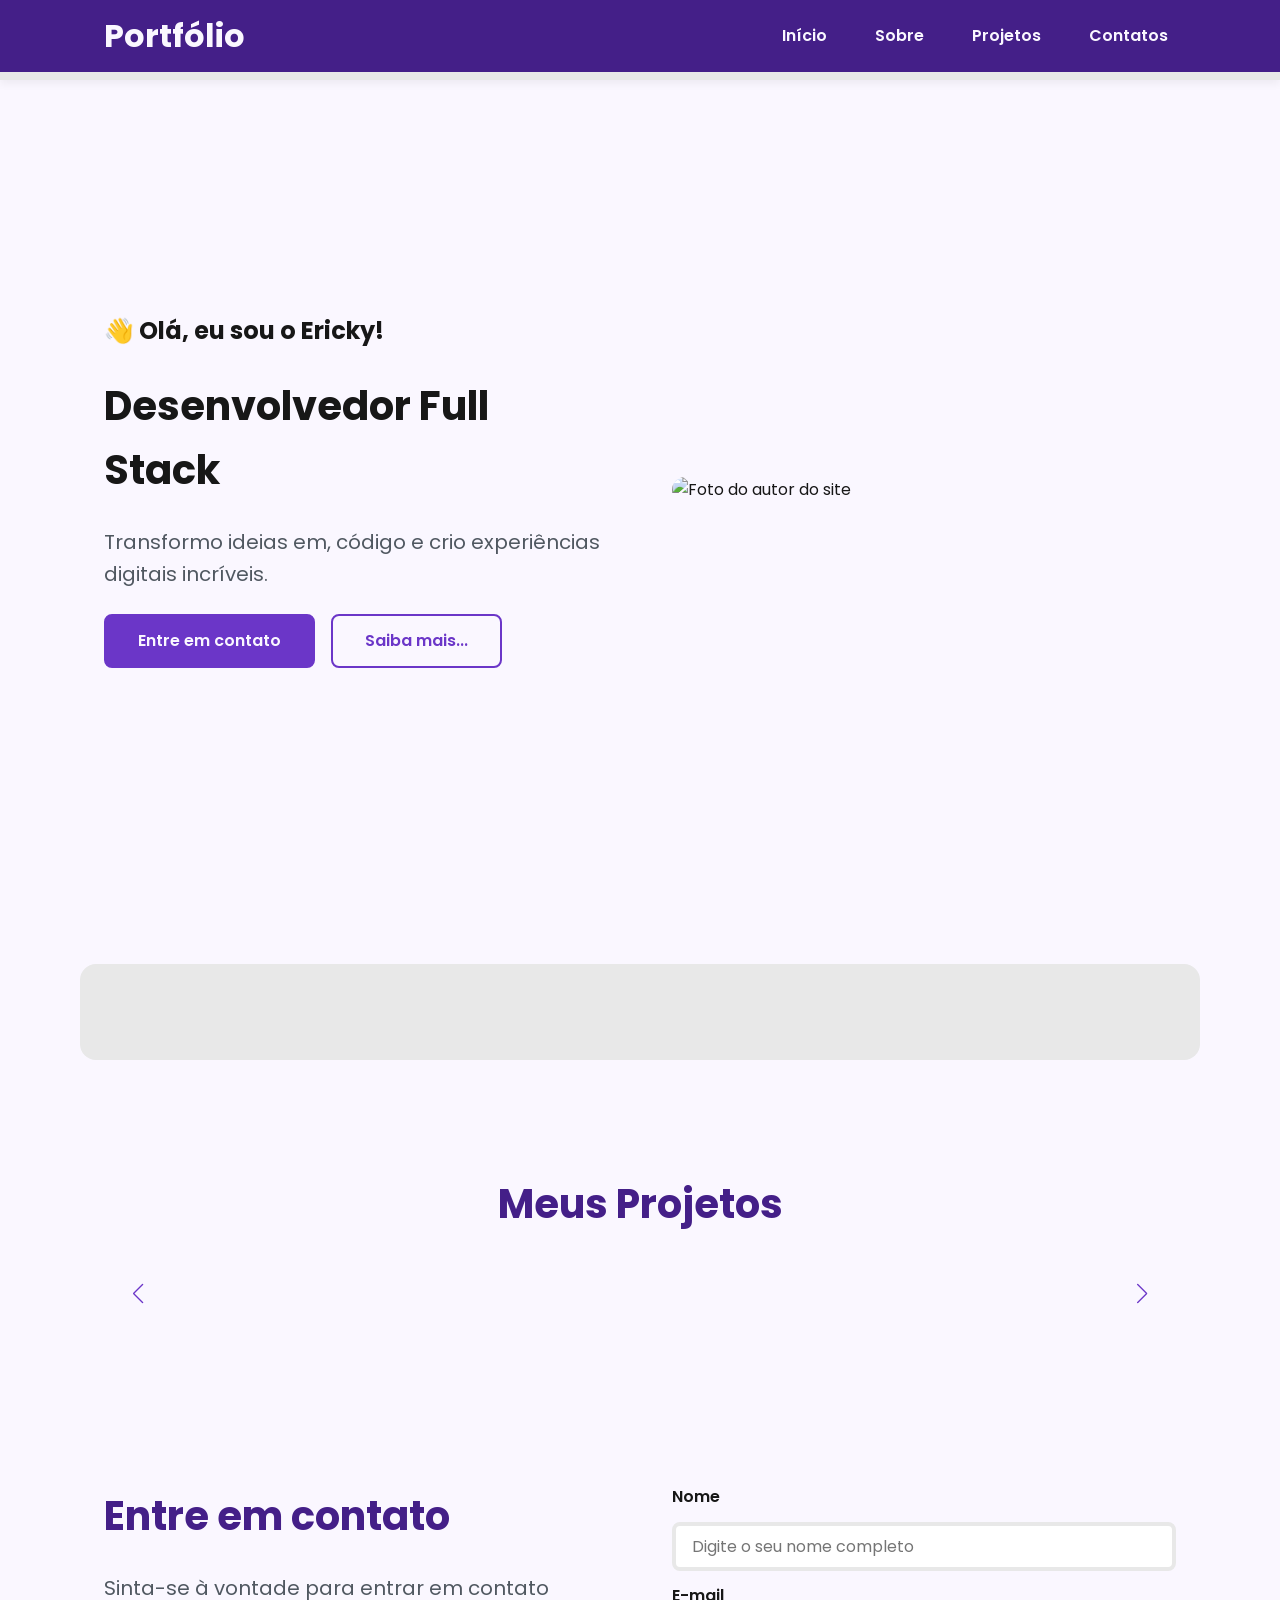
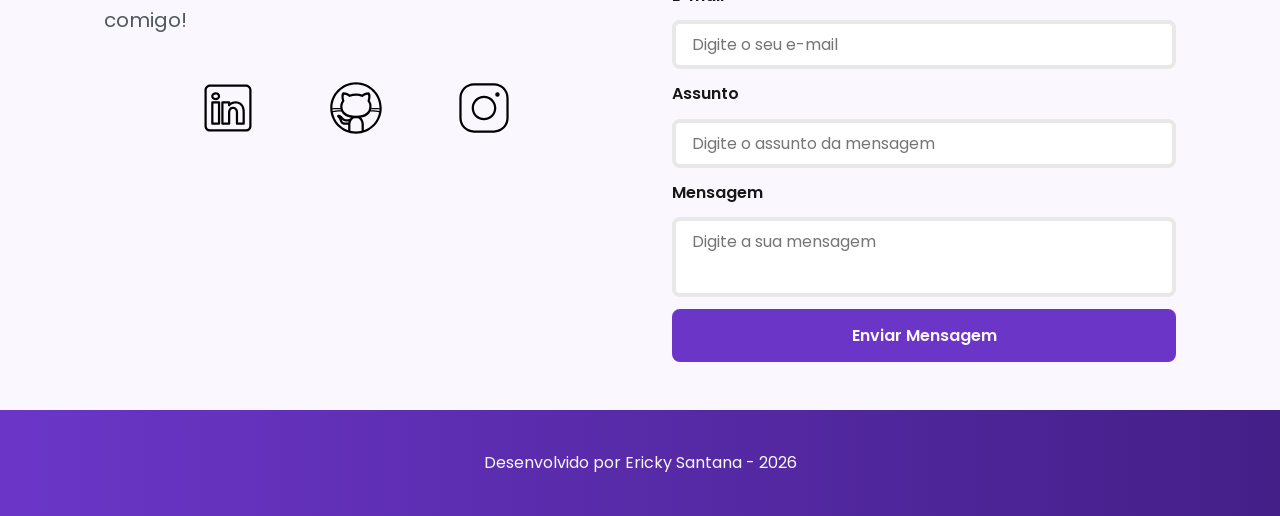
==== commit a6fc7b72: "✨ Add Swiper integration and implement dynamic content loading for About and Projects sections" ====
--- a/index.html
+++ b/index.html
@@ -17,6 +17,9 @@
                     Conheça meus projetos e entre em contato.">
     <meta name="robots" content="index, follow">
   <link rel="icon" type="image/svg+xml" href="./assets/img/favicon.svg">
+
+ <!-- SWIPER CSS -->
+  <link rel="stylesheet" href="https://cdn.jsdelivr.net/npm/swiper@11/swiper-bundle.min.css">
 
   <!-- CSS principal da página -->
   <link rel="stylesheet" href="./assets/css/style.css">
@@ -76,60 +79,9 @@
     </section>
     
     <!-- Seção About -->
-    <section id="about" class="section-container about-container">
+     <section id="about" class="section-container about-container">
 
-      <!-- Imagem da Seção About -->
-      <figure class="about-image">
-        <img src="./assets/img/avatar_dev_man.svg"
-             alt="Foto do perfil do autor"
-        >
-      </figure>
-
-      <!-- Conteúdo da Seção About -->
-      <article class="about-content">
-
-        <h2>Sobre mim</h2>
-        <p>Lorem ipsum dolor sit amet consectetur, 
-          adipisicing elit. Natus minus perspiciatis 
-          reprehenderit error voluptatibus labore 
-          assumenda doloremque quibusdam sequi? 
-          Distinctio autem sed laudantium nostrum 
-          reprehenderit eligendi animi adipisci 
-          a neque.</p>
-        <p>Mussum Ipsum, cacilds vidis litro abertis. 
-          Per aumento de cachacis, eu reclamis. 
-          Suco de cevadiss deixa as pessoas mais interessantis. 
-          Quem manda na minha terra sou euzis! 
-          Quem num gosta di mé, boa gentis num é.</p>
-
-        <!-- Links (GitHub + Curriculo) e Dados do GitHub -->
-        <div class="about-buttons-data">
-
-          <!-- Links -->
-          <div class="buttons-container">
-            <a href="#" target="_blank" class="botao">GitHub</a>
-            <a href="#" target="_blank" class="botao-outline">Currículo</a>
-          </div>
-
-          <!-- Dados - GitHub -->
-          <div class="data-container">
-
-            <!-- Nº de Seguidores -->
-            <div class="data-item">
-              <span class="data-number">100</span>
-              <span class="data-label">Seguidores</span>
-            </div>
-
-            <!-- Nº de Repositórios Públicos -->
-            <div class="data-item">
-              <span class="data-number">10</span>
-              <span class="data-label">Repositórios</span>
-            </div>
-
-          </div>
-
-        </div>
-      </article>
+      
       
     </section>
     
@@ -141,44 +93,6 @@
       <!-- Swiper Container -->
       <div class="swiper projects-swiper">
         <div class="swiper-wrapper">
-
-          <div class="swiper-slide">
-
-            <article class="project-card">
-
-              <!-- Ícone da Tecnologia padrão do projeto -->
-              <figure class="project-image">
-                <img src="./assets/icons/languages/github.svg"
-                     alt="Ícone do GitHub"
-                >
-              </figure>
-
-              <!-- Conteúdo do Projeto -->
-              <div class="project-content">
-
-                <h3>Projeto GitHub</h3>
-                <p>Projeto desenvolvido no GitHub</p>
-
-                <!-- Tags do Projeto -->
-                <div class="project-tags">
-                  <span class="tag">GitHub</span>
-                </div>
-
-                <!-- Links do Projeto -->
-                <div class="project-buttons">
-                  <a href="#" target="_blank" class="botao botao-sm">
-                    GitHub
-                  </a>
-                  <a href="#" target="_blank" class="botao-outline botao-sm">
-                    Deploy
-                  </a>
-                </div>
-
-              </div>
-
-            </article>
-
-          </div>
 
         </div>
 
@@ -226,7 +140,10 @@
       </article>
 
       <!-- Formulário de Contato -->
-      <form id="formulario">
+     <form id="formulario" action="https://formsubmit.co/eriicky@live.com" method="POST">
+
+        <input type="hidden" name="_next" value="http://localhost:3000/success.html">
+        <input type="hidden" name="_captcha" value="false">
 
         <label for="nome">Nome</label>
         <input id="nome" name="nome" type="text" placeholder="Digite o seu nome completo">
@@ -256,5 +173,11 @@
   <footer>
    <p>Desenvolvido por Ericky Santana - 2026</p>
   </footer>
+
+   <!-- SWIPER JS -->
+  <script src="https://cdn.jsdelivr.net/npm/swiper@11/swiper-bundle.min.js"></script>
+
+  <!-- Script JavaScript principal da página -->
+  <script src="./assets/js/script.js"></script>
 </body>
 </html>
--- a/assets/css/style.css
+++ b/assets/css/style.css
@@ -629,3 +629,417 @@
             brightness(101%) 
             contrast(96%);
 }
+
+/* ========================================
+   RESPONSIVIDADE - TABLETS (até 1024px)
+======================================== */
+
+@media screen and (max-width: 1024px) {
+   
+    /* Layout */
+    .section-container {
+        padding: var(--spacing-lg) var(--spacing-md);
+    }
+
+    /* Tipografia */
+    .section-container h1 {
+        font-size: var(--text-3xl);
+    }
+
+    .section-container h2 {
+        font-size: var(--text-2xl);
+    }
+
+    .section-container p  {
+        font-size: var(--text-base);
+    }
+
+    .section-container span {
+        font-size: var(--text-lg);
+    }
+
+    .success-content h1 {
+        font-size: var(--text-3xl);
+    }
+
+    .success-content h2 {
+        font-size: var(--text-lg); 
+    }
+
+    /* Header */
+    #titulo {
+        font-size: var(--text-xl); 
+    }
+
+    /* Header - Oculta menu em telas pequenas */
+    @media (max-width: 768px) {
+        .menu-list {
+            display: none;
+        }
+    }
+
+    /* Hero */
+    .hero-container {
+        flex-direction: column-reverse;
+        gap: var(--spacing-lg);
+        min-height: 60vh;
+        text-align: center;
+    }
+
+    .hero-content,
+    .hero-image {
+        width: 90%;
+    }
+
+    .hero-image img {
+        object-fit: cover;
+    }
+
+    .buttons-container {
+        justify-content: center;
+        width: 100%;
+    }
+
+    .hero-container .botao,
+    .hero-container .botao-outline {
+        padding: 0.75rem 1.5rem;
+        font-size: var(--text-base);
+        white-space: nowrap;
+    }
+
+    /* About */
+    .about-container {
+        flex-direction: column;
+        gap: var(--spacing-md);
+        margin: var(--spacing-lg);
+        padding: var(--spacing-lg);
+    }
+
+    .about-image {
+        flex: 0 0 auto;
+        width: 100%;
+        display: flex;
+        justify-content: center;
+    }
+
+    .about-image img {
+        max-width: 16rem;
+        width: 100%;
+    }
+
+    .about-content {
+        width: 100%;
+    }
+
+    .about-buttons-data {
+        flex-direction: column;
+        gap: var(--spacing-md);
+        align-items: stretch;
+    }
+
+    .about-buttons-data .botao {
+        margin-right: 0;
+    }
+
+    .data-container {
+        justify-content: center;
+        width: 100%;
+    }
+
+    /* Projects */
+    .projects-container {
+        margin: var(--spacing-lg) auto 0;
+    }
+
+    .projects-swiper {
+        margin: 0;
+        padding: var(--spacing-sm) var(--spacing-lg) 2.5rem;
+    }
+
+    .project-card {
+        width: 100%;
+        height: 30rem;
+        min-height: 30rem;
+        max-height: 30rem;
+        max-width: 100%;
+    }
+
+    .project-content {
+        display: flex;
+        flex-direction: column;
+        justify-content: space-between;
+        height: 100%;
+    }
+
+    .project-content p {
+        flex: 1;
+        overflow: hidden;
+    }
+
+    .project-tags {
+        min-height: 2.5rem;
+        align-items: flex-start;
+    }
+
+    .swiper-wrapper {
+        align-items: stretch;
+    }
+
+    .swiper-slide {
+        display: flex;
+        justify-content: center;
+        align-items: stretch;
+        height: auto;
+    }
+
+    .swiper-button-next,
+    .swiper-button-prev {
+        display: none;
+    }
+
+    /* Contact */
+    .contact-container {
+        grid-template-columns: 1fr;
+        gap: var(--spacing-lg);
+        width: 90%;
+        margin: 0 auto;
+    }
+
+    /* Success Page */
+    .success-container {
+        padding: var(--spacing-xl) var(--spacing-md);
+        min-height: calc(100vh - 10rem);
+    }
+
+    .success-content {
+        gap: var(--spacing-lg);
+        max-width: 35rem;
+    }
+
+    .success-icon {
+        width: 6rem;
+        height: 6rem;
+    }
+
+    .success-icon img {
+        width: 5rem;
+        height: 5rem;
+    }
+}
+
+/* ========================================
+   RESPONSIVIDADE - MOBILE (até 480px)
+======================================== */
+
+@media screen and (max-width: 480px) {
+
+    /* Layout */
+    .section-container {
+        padding: var(--spacing-md) var(--spacing-sm);
+    }
+
+    /* Tipografia Mobile */
+    .section-container h1 {
+        font-size: var(--text-xl);
+    }
+
+    .section-container h2 {
+        font-size: var(--text-xl);
+    }
+
+    .section-container p {
+        font-size: var(--text-base);
+    }
+
+    .section-container span {
+        font-size: var(--text-lg);
+    }
+
+    .success-content h1 {
+        font-size: var(--text-xl);
+    }
+
+    .success-content h2 {
+        font-size: var(--text-base);
+    }
+
+    /* Header */
+    #titulo {
+        font-size: var(--text-xl);
+    }
+
+    .menu-list {
+        display: none;
+    }
+
+    /* Hero */
+    .hero-container {
+        gap: var(--spacing-sm);
+    }
+
+    .hero-content {
+        gap: var(--spacing-xs);
+        width: 100%;
+    }
+
+    .buttons-container {
+        flex-direction: column;
+        gap: 0.75rem;
+        width: 100%;
+    }
+
+    .buttons-container .botao,
+    .buttons-container .botao-outline {
+        width: 100%;
+    }
+
+    .hero-container .botao,
+    .hero-container .botao-outline {
+        padding: 0.75rem 1rem;
+        font-size: var(--text-base);
+        white-space: nowrap;
+    }
+
+    .hero-image {
+        width: 100%;
+    }
+
+    .hero-image img {
+        max-width: 20rem;
+    }
+
+    /* About */
+    .about-container {
+        margin: var(--spacing-lg) 0.5rem;
+        padding: var(--spacing-md);
+    }
+
+    .about-image img {
+        max-width: 14rem;
+    }
+
+    .about-buttons-data .botao,
+    .about-buttons-data .botao-outline {
+        width: 100%;
+        padding: 0.75rem var(--spacing-lg);
+        font-size: var(--text-base);
+        text-align: center;
+    }
+
+    .data-number {
+        font-size: var(--text-lg);
+    }
+
+    .data-label {
+        font-size: var(--text-sm);
+    }
+
+    /* Projects */
+    .projects-container {
+        margin: var(--spacing-lg) auto 0;
+    }
+
+    .projects-swiper {
+        position: relative;
+        margin: 0;
+        padding: var(--spacing-sm) 0 2rem 0;
+        overflow: visible;
+    }
+
+    .project-card {
+        width: 100%;
+        height: 20rem;
+        max-width: 20rem;
+    }
+
+    .project-image {
+        height: 10rem;
+    }
+
+    .project-content {
+        padding: var(--spacing-md);
+    }
+
+    .project-content h3 {
+        font-size: var(--text-lg);
+    }
+
+    .project-content p {
+        font-size: var(--text-base);
+    }
+
+    /* Contact */
+    .contact-container {
+        width: 100%;
+    }
+
+    .contact-info p {
+        margin-bottom: var(--spacing-md);
+    }
+
+    .social-container {
+        flex-wrap: wrap;
+        gap: var(--spacing-lg);
+        margin-bottom: var(--spacing-xs);
+    }
+
+    .social-icon {
+        width: 4rem;
+        height: 4rem;
+    }
+
+    /* Formulário */
+    form {
+        gap: var(--spacing-sm);
+    }
+
+    form label {
+        font-size: var(--text-base);
+    }
+
+    form input,
+    form textarea {
+        padding: 0.75rem;
+        font-size: var(--text-base);
+    }
+
+    form button {
+        padding: 0.75rem var(--spacing-md);
+        font-size: var(--text-base);
+    }
+
+    /* Footer */
+    footer {
+        padding: var(--spacing-md) var(--spacing-sm);
+        font-size: var(--text-sm);
+    }
+    
+    /* Success Page */
+    .success-container {
+        padding: var(--spacing-lg) var(--spacing-sm);
+        min-height: calc(100vh - 8rem);
+    }
+
+    .success-content {
+        gap: var(--spacing-md);
+        max-width: 100%;
+        padding: 0 var(--spacing-sm);
+    }
+
+    .success-icon {
+        width: 5rem;
+        height: 5rem;
+    }
+
+    .success-icon img {
+        width: 4rem;
+        height: 4rem;
+    }
+
+    .success-content .botao {
+        width: 100%;
+        max-width: 20rem;
+        padding: 0.75rem var(--spacing-lg);
+    }
+
+}
